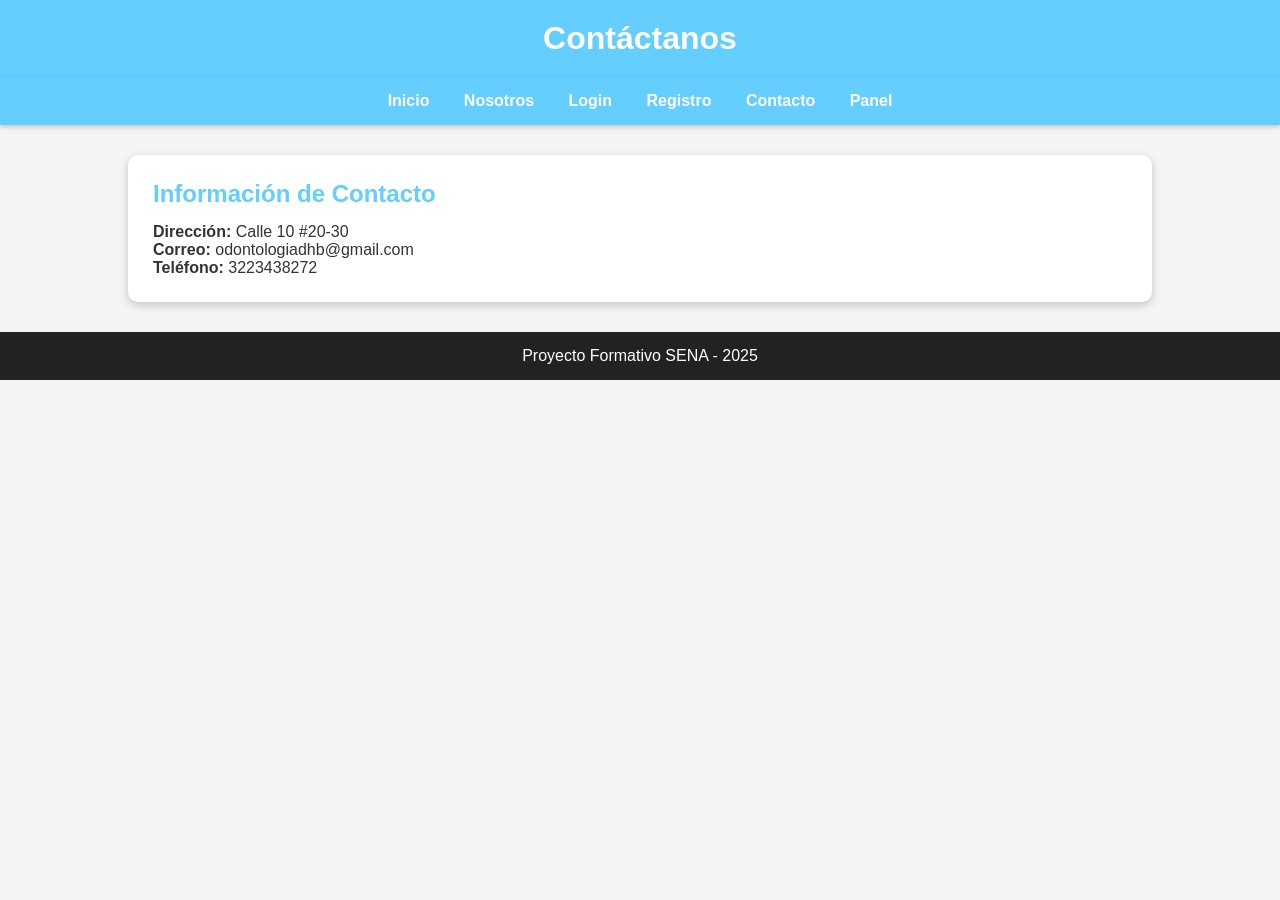
==== contacto.html @ c71f0831 "Add files via upload" ====
<!DOCTYPE html>
<html lang="es">

<head>
  <meta charset="UTF-8">
  <title>Contacto</title>
  <link rel="stylesheet" href="estilo.css">
</head>

<body>

  <header>
    <h1>Contáctanos</h1>
  </header>

  <nav id="main-nav">
    <a href="index.html">Inicio</a>
    <a href="nosotros.html">Nosotros</a>
    <a href="login.html">Login</a>
    <a href="registro.html">Registro</a>
    <a href="contacto.html">Contacto</a>
    <a href="panel.html">Panel</a>
  </nav>

  <div class="card-info">

    <h2>Información de Contacto</h2>

    <p><strong>Dirección:</strong> Calle 10 #20-30</p>

    <p><strong>Correo:</strong> odontologiadhb@gmail.com</p>

    <p><strong>Teléfono:</strong> 3223438272</p>

  </div>

  <footer id="footer-principal">
    <p>Proyecto Formativo SENA - 2025</p>
  </footer>

</body>

</html>
---- estilo.css ----
* {
    margin: 0;
    padding: 0;
    box-sizing: border-box;
    font-family: Arial, Helvetica, sans-serif;
}

body {
    background: #f4f4f4;
    color: #333;
}

header {
    background: #63ceff;
    color: white;
    padding: 20px;
    text-align: center;
}

nav {
    background: #63ceff;
    padding: 15px;
    text-align: center;
}

nav a {
    color: white;
    text-decoration: none;
    margin: 15px;
    font-weight: bold;
}

nav a:hover {
    color: #ffd369;
}

#main-nav {
    box-shadow: 0px 2px 5px rgba(0, 0, 0, 0.2);
}

#footer-principal {
    background: #222;
    color: white;
    text-align: center;
    padding: 15px;
    margin-top: 30px;
}

.seccion-hero {
    background: linear-gradient(to right, #63ceff, #928cff);
    color: white;
    padding: 60px;
    text-align: center;
}

.card-info {
    background: white;
    width: 80%;
    margin: 30px auto;
    padding: 25px;
    border-radius: 10px;
    box-shadow: 0px 3px 10px rgba(0, 0, 0, 0.2);
}

.card-info h2 {
    margin-bottom: 15px;
    color: #63ceff;
}

.btn-accion {
    background: #63ceff;
    color: white;
    border: none;
    padding: 12px 20px;
    border-radius: 5px;
    cursor: pointer;
    margin-top: 10px;
}

.btn-accion:hover {
    background: #63ceff;
}

.input-formulario {
    width: 100%;
    padding: 12px;
    margin: 10px 0;
    border: 1px solid #ccc;
    border-radius: 5px;
}

form {
    width: 60%;
    margin: auto;
    background: white;
    padding: 25px;
    border-radius: 10px;
    box-shadow: 0px 3px 10px rgba(0, 0, 0, 0.2);
}

.tabla-servicios {
    width: 80%;
    margin: 30px auto;
    border-collapse: collapse;
}

.tabla-servicios th,
.tabla-servicios td {
    border: 1px solid #ccc;
    padding: 15px;
    text-align: center;
}

.tabla-servicios th {
    background: #63ceff;
    color: white;
}
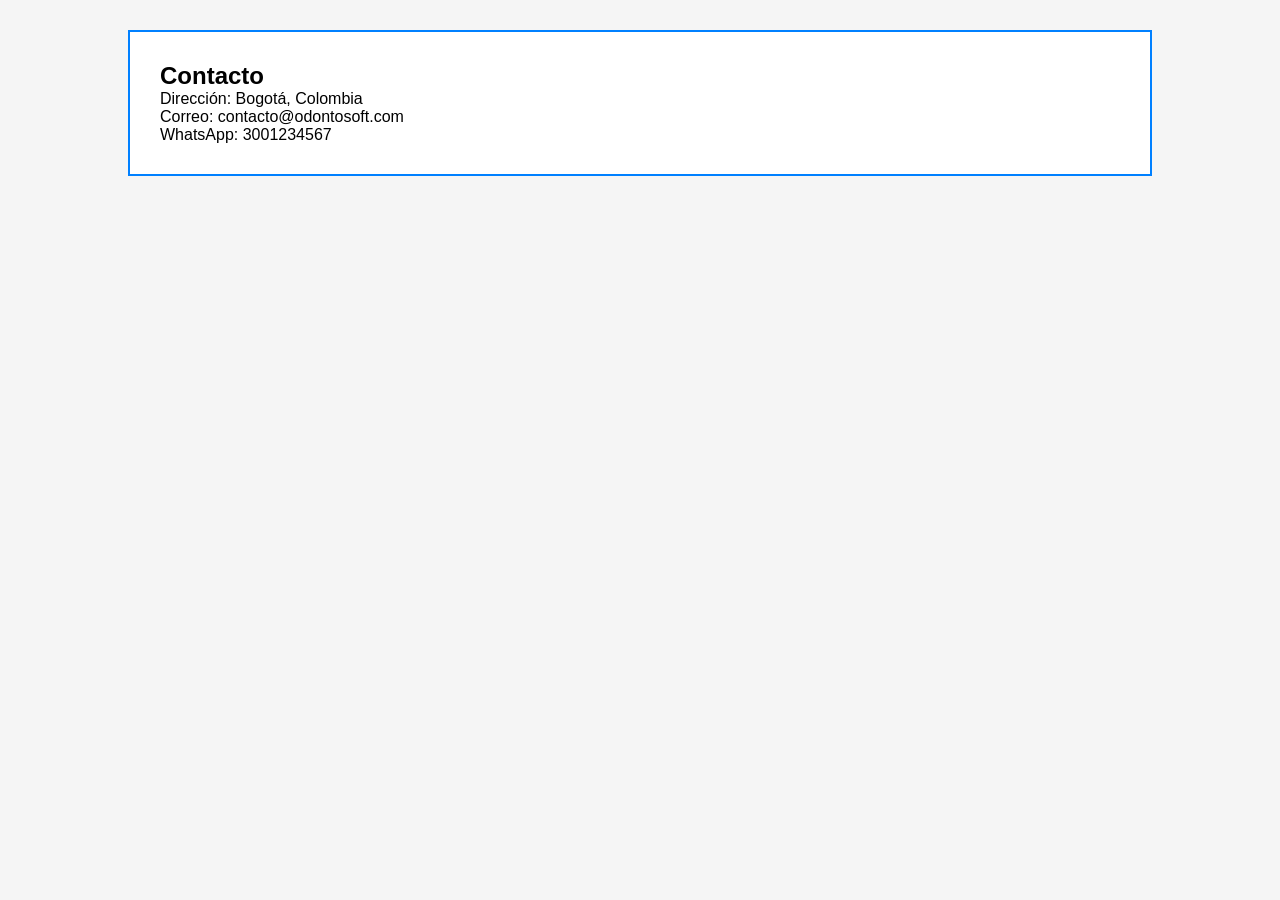
==== commit 953bf6d1: "Add files via upload" ====
--- a/contacto.html
+++ b/contacto.html
@@ -1,43 +1,19 @@
 <!DOCTYPE html>
 <html lang="es">
-
 <head>
-  <meta charset="UTF-8">
-  <title>Contacto</title>
-  <link rel="stylesheet" href="estilo.css">
+    <meta charset="UTF-8">
+    <title>Contacto</title>
+    <link rel="stylesheet" href="estilos.css">
 </head>
-
 <body>
 
-  <header>
-    <h1>Contáctanos</h1>
-  </header>
+<div class="contenedor">
+    <h2>Contacto</h2>
 
-  <nav id="main-nav">
-    <a href="index.html">Inicio</a>
-    <a href="nosotros.html">Nosotros</a>
-    <a href="login.html">Login</a>
-    <a href="registro.html">Registro</a>
-    <a href="contacto.html">Contacto</a>
-    <a href="panel.html">Panel</a>
-  </nav>
-
-  <div class="card-info">
-
-    <h2>Información de Contacto</h2>
-
-    <p><strong>Dirección:</strong> Calle 10 #20-30</p>
-
-    <p><strong>Correo:</strong> odontologiadhb@gmail.com</p>
-
-    <p><strong>Teléfono:</strong> 3223438272</p>
-
-  </div>
-
-  <footer id="footer-principal">
-    <p>Proyecto Formativo SENA - 2025</p>
-  </footer>
+    <p>Dirección: Bogotá, Colombia</p>
+    <p>Correo: contacto@odontosoft.com</p>
+    <p>WhatsApp: 3001234567</p>
+</div>
 
 </body>
-
 </html>
--- a/estilos.css
+++ b/estilos.css
@@ -0,0 +1,62 @@
+*{
+    box-sizing: border-box;
+    margin: 0;
+    padding: 0;
+    font-family: Arial;
+}
+
+body{
+    background-color: #f5f5f5;
+}
+
+.header{
+    background-color: #0080ff;
+    color: white;
+    padding: 40px;
+    text-align: center;
+}
+
+.contenedor{
+    width: 80%;
+    margin: 30px auto;
+    padding: 30px;
+    border: 2px solid #0080ff;
+    background-color: white;
+}
+
+.formulario{
+    width: 350px;
+    margin: 50px auto;
+    padding: 30px;
+    border: 2px solid #0080ff;
+    background-color: white;
+}
+
+.formulario input{
+    width: 100%;
+    padding: 10px;
+    margin-top: 15px;
+}
+
+.formulario button{
+    width: 100%;
+    padding: 10px;
+    margin-top: 15px;
+    background-color: #0080ff;
+    color: white;
+    border: none;
+}
+
+.panel{
+    display: flex;
+    gap: 20px;
+    padding: 40px;
+}
+
+.card{
+    width: 200px;
+    padding: 20px;
+    border: 2px solid #0080ff;
+    background-color: white;
+    text-align: center;
+}
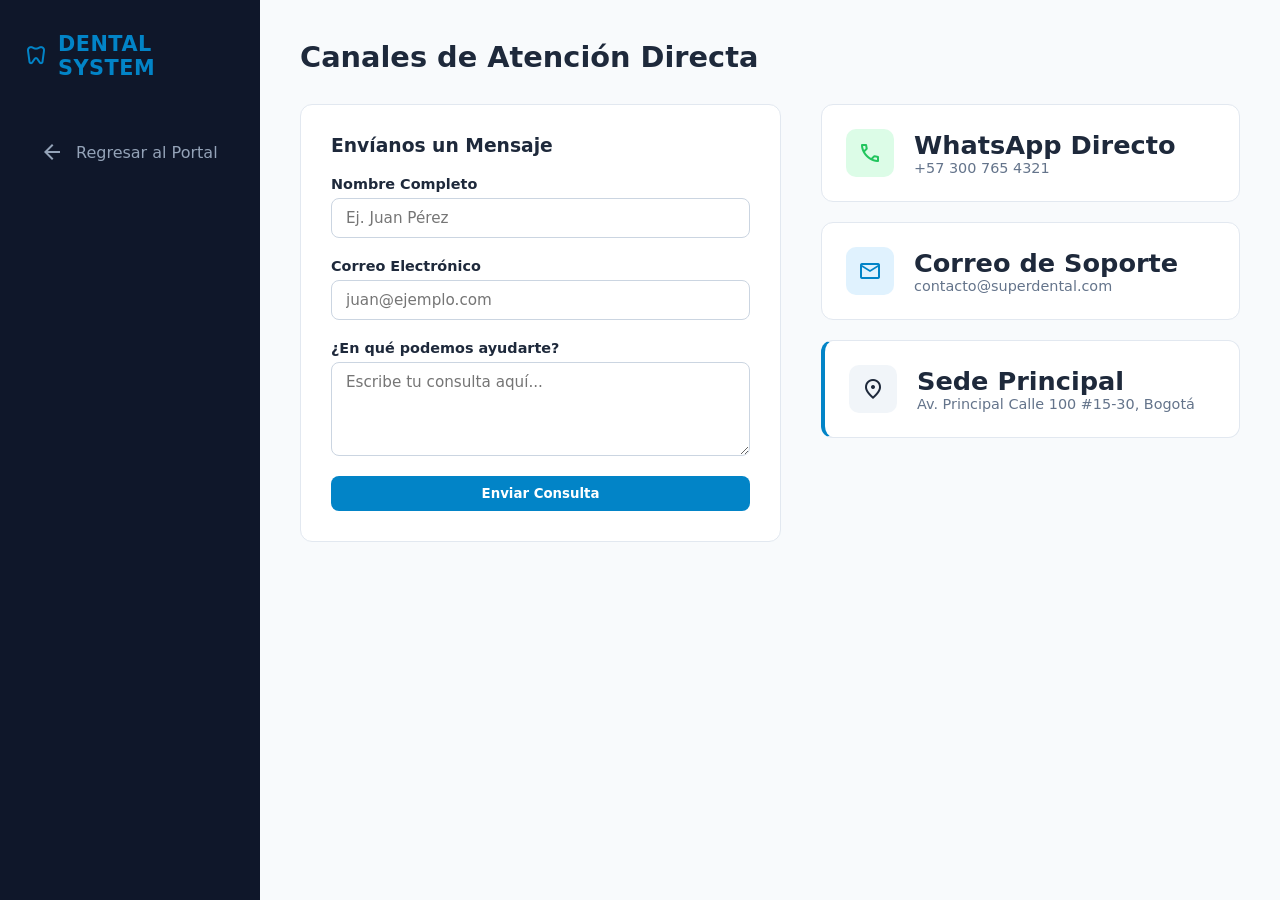
==== commit a1773c88: "Add files via upload" ====
--- a/contacto.html
+++ b/contacto.html
@@ -1,19 +1,78 @@
 <!DOCTYPE html>
 <html lang="es">
 <head>
-    <meta charset="UTF-8">
-    <title>Contacto</title>
-    <link rel="stylesheet" href="estilos.css">
+  <meta charset="UTF-8">
+  <meta name="viewport" content="width=device-width, initial-scale=1.0">
+  <title>Super Dental - Contacto</title>
+  <link rel="stylesheet" href="style.css">
+  <link rel="stylesheet" href="https://fonts.googleapis.com/css2?family=Material+Symbols+Outlined:opsz,wght,FILL,GRAD@24,400,0,0" />
 </head>
 <body>
 
-<div class="contenedor">
-    <h2>Contacto</h2>
+  <div class="dashboard-container">
+    <aside class="sidebar">
+      <div class="sidebar-brand">
+        <span class="material-symbols-outlined">dentistry</span>
+        <span>Dental System</span>
+      </div>
+      <nav class="sidebar-menu">
+        <a href="panel_cliente.html"><span class="material-symbols-outlined">arrow_back</span> Regresar al Portal</a>
+      </nav>
+    </aside>
 
-    <p>Dirección: Bogotá, Colombia</p>
-    <p>Correo: contacto@odontosoft.com</p>
-    <p>WhatsApp: 3001234567</p>
-</div>
+    <main class="main-content">
+      <header class="content-header">
+        <h2>Canales de Atención Directa</h2>
+      </header>
+
+      <div style="display: flex; gap: 40px; flex-wrap: wrap;">
+        
+        <div class="form-container" style="flex: 1; min-width: 320px;">
+          <h3 style="margin-bottom: 20px;">Envíanos un Mensaje</h3>
+          <form onsubmit="event.preventDefault(); alert('Mensaje enviado al área de atención.');">
+            <div class="form-group">
+              <label>Nombre Completo</label>
+              <input type="text" required placeholder="Ej. Juan Pérez">
+            </div>
+            <div class="form-group">
+              <label>Correo Electrónico</label>
+              <input type="email" required placeholder="juan@ejemplo.com">
+            </div>
+            <div class="form-group">
+              <label>¿En qué podemos ayudarte?</label>
+              <textarea rows="4" required placeholder="Escribe tu consulta aquí..."></textarea>
+            </div>
+            <button type="submit" class="btn-primary" style="width: 100%; justify-content: center;">Enviar Consulta</button>
+          </form>
+        </div>
+
+        <div style="flex: 1; min-width: 300px; display: flex; flex-direction: column; gap: 20px;">
+          <div class="metric-card">
+            <div class="metric-icon" style="background-color: #dcfce7; color: var(--success);"><span class="material-symbols-outlined">call</span></div>
+            <div class="metric-data">
+              <h3>WhatsApp Directo</h3>
+              <p>+57 300 765 4321</p>
+            </div>
+          </div>
+          <div class="metric-card">
+            <div class="metric-icon"><span class="material-symbols-outlined">mail</span></div>
+            <div class="metric-data">
+              <h3>Correo de Soporte</h3>
+              <p>contacto@superdental.com</p>
+            </div>
+          </div>
+          <div class="metric-card" style="border-left: 4px solid var(--primary-color);">
+            <div class="metric-icon" style="background-color: #f1f5f9; color: var(--text-main);"><span class="material-symbols-outlined">location_on</span></div>
+            <div class="metric-data">
+              <h3>Sede Principal</h3>
+              <p>Av. Principal Calle 100 #15-30, Bogotá</p>
+            </div>
+          </div>
+        </div>
+
+      </div>
+    </main>
+  </div>
 
 </body>
 </html>
--- a/style.css
+++ b/style.css
@@ -0,0 +1,268 @@
+* {
+  margin: 0;
+  padding: 0;
+  box-sizing: border-box;
+  font-family: 'Segoe UI', system-ui, sans-serif;
+}
+
+:root {
+  --primary-color: #0284c7;   
+  --primary-hover: #0369a1;
+  --bg-dark: #0f172a;         
+  --bg-light: #f8fafc;        
+  --text-main: #1e293b;
+  --text-muted: #64748b;
+  --success: #22c55e;
+  --warning: #eab308;
+  --danger: #ef4444;
+}
+
+body {
+  background-color: var(--bg-light);
+  color: var(--text-main);
+  min-height: 100vh;
+}
+
+.dashboard-container {
+  display: flex;
+  min-height: 100vh;
+}
+
+.sidebar {
+  width: 260px;
+  background-color: var(--bg-dark);
+  color: #ffffff;
+  padding: 2rem 1.5rem;
+  display: flex;
+  flex-direction: column;
+  position: fixed;
+  height: 100vh;
+  left: 0;
+  top: 0;
+  z-index: 100;
+}
+
+.sidebar-brand {
+  display: flex;
+  align-items: center;
+  gap: 10px;
+  font-size: 1.3rem;
+  font-weight: 800;
+  text-transform: uppercase;
+  letter-spacing: 0.5px;
+  margin-bottom: 3rem;
+  color: #ffffff;
+}
+
+.sidebar-brand span {
+  color: var(--primary-color);
+}
+
+.sidebar-menu {
+  display: flex;
+  flex-direction: column;
+  gap: 0.8rem;
+}
+
+.sidebar-menu a {
+  display: flex;
+  align-items: center;
+  gap: 12px;
+  color: #94a3b8;
+  text-decoration: none;
+  padding: 12px 16px;
+  border-radius: 8px;
+  font-weight: 500;
+  transition: all 0.2s ease;
+}
+
+.sidebar-menu a:hover, 
+.sidebar-menu a.active {
+  color: #ffffff;
+  background-color: rgba(255, 255, 255, 0.08);
+}
+
+.sidebar-menu a.active {
+  border-left: 4px solid var(--primary-color);
+  background-color: rgba(2, 132, 199, 0.15);
+}
+
+.main-content {
+  flex: 1;
+  margin-left: 260px; 
+  padding: 40px;
+}
+
+.content-header {
+  display: flex;
+  justify-content: space-between;
+  align-items: center;
+  margin-bottom: 30px;
+}
+
+.content-header h2 {
+  font-size: 1.8rem;
+  font-weight: 700;
+}
+
+.table-container {
+  background: #ffffff;
+  border-radius: 12px;
+  box-shadow: 0 4px 6px -1px rgba(0, 0, 0, 0.05), 0 2px 4px -1px rgba(0, 0, 0, 0.03);
+  overflow: hidden;
+  border: 1px solid #e2e8f0;
+}
+
+table {
+  width: 100%;
+  border-collapse: collapse;
+  text-align: left;
+}
+
+th {
+  background-color: #f1f5f9;
+  padding: 16px 20px;
+  font-size: 0.85rem;
+  font-weight: 700;
+  text-transform: uppercase;
+  letter-spacing: 0.5px;
+  color: var(--text-muted);
+  border-bottom: 1px solid #e2e8f0;
+}
+
+td {
+  padding: 16px 20px;
+  font-size: 0.95rem;
+  color: var(--text-main);
+  border-bottom: 1px solid #f1f5f9;
+}
+
+tr:last-child td {
+  border-bottom: none;
+}
+
+tr:hover td {
+  background-color: #f8fafc;
+}
+
+.badge {
+  padding: 4px 10px;
+  border-radius: 20px;
+  font-size: 0.75rem;
+  font-weight: 700;
+  display: inline-block;
+}
+
+.badge.blue { background-color: #e0f2fe; color: #0369a1; }
+.badge.green { background-color: #dcfce7; color: #15803d; }
+.badge.yellow { background-color: #fef9c3; color: #a16207; }
+.badge.red { background-color: #fee2e2; color: #b91c1c; }
+
+.btn-primary {
+  background-color: var(--primary-color);
+  color: #ffffff;
+  padding: 10px 20px;
+  border-radius: 8px;
+  border: none;
+  font-weight: 600;
+  cursor: pointer;
+  display: flex;
+  align-items: center;
+  gap: 8px;
+  transition: background-color 0.2s;
+}
+
+.btn-primary:hover {
+  background-color: var(--primary-hover);
+}
+
+.btn-icon {
+  background: none;
+  border: none;
+  color: var(--text-muted);
+  cursor: pointer;
+  padding: 4px;
+  border-radius: 4px;
+  transition: all 0.2s;
+}
+
+.btn-icon:hover {
+  color: var(--primary-color);
+  background-color: #f1f5f9;
+}
+
+
+.metrics-grid {
+  display: grid;
+  grid-template-columns: repeat(auto-fit, minmax(240px, 1fr));
+  gap: 24px;
+  margin-bottom: 35px;
+}
+
+.metric-card {
+  background: #ffffff;
+  padding: 24px;
+  border-radius: 12px;
+  border: 1px solid #e2e8f0;
+  display: flex;
+  align-items: center;
+  gap: 20px;
+}
+
+.metric-icon {
+  width: 48px;
+  height: 48px;
+  border-radius: 10px;
+  background-color: #e0f2fe;
+  color: var(--primary-color);
+  display: flex;
+  align-items: center;
+  justify-content: center;
+}
+
+.metric-data h3 {
+  font-size: 1.6rem;
+  font-weight: 700;
+}
+
+.metric-data p {
+  color: var(--text-muted);
+  font-size: 0.9rem;
+}
+
+.form-container {
+  background: #ffffff;
+  padding: 30px;
+  border-radius: 12px;
+  border: 1px solid #e2e8f0;
+  max-width: 600px;
+}
+
+.form-group {
+  margin-bottom: 20px;
+  display: flex;
+  flex-direction: column;
+  gap: 6px;
+}
+
+.form-group label {
+  font-size: 0.9rem;
+  font-weight: 600;
+  color: var(--text-main);
+}
+
+.form-group input, 
+.form-group textarea, 
+.form-group select {
+  padding: 10px 14px;
+  border: 1px solid #cbd5e1;
+  border-radius: 8px;
+  outline: none;
+  font-size: 0.95rem;
+}
+
+.form-group input:focus, 
+.form-group textarea:focus {
+  border-color: var(--primary-color);
+  box-shadow: 0 0 0 3px rgba(2, 132, 199, 0.15);
+}
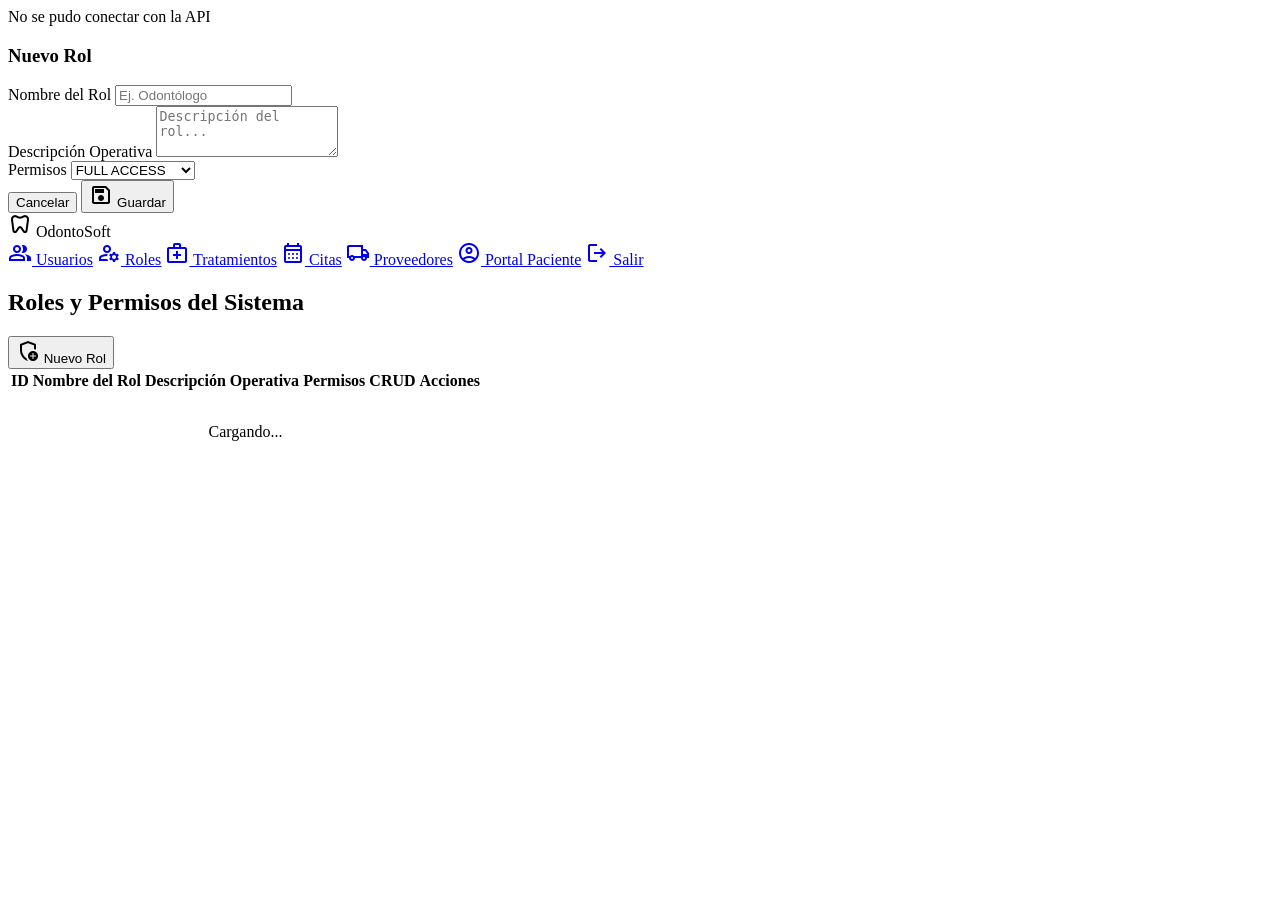
==== commit a4c6a019: "agrego el frontend al dia" ====
--- a/contacto.html
+++ b/contacto.html
@@ -1,78 +1,173 @@
-<!DOCTYPE html>
-<html lang="es">
-<head>
-  <meta charset="UTF-8">
-  <meta name="viewport" content="width=device-width, initial-scale=1.0">
-  <title>Super Dental - Contacto</title>
-  <link rel="stylesheet" href="style.css">
-  <link rel="stylesheet" href="https://fonts.googleapis.com/css2?family=Material+Symbols+Outlined:opsz,wght,FILL,GRAD@24,400,0,0" />
-</head>
-<body>
-
-  <div class="dashboard-container">
-    <aside class="sidebar">
-      <div class="sidebar-brand">
-        <span class="material-symbols-outlined">dentistry</span>
-        <span>Dental System</span>
-      </div>
-      <nav class="sidebar-menu">
-        <a href="panel_cliente.html"><span class="material-symbols-outlined">arrow_back</span> Regresar al Portal</a>
-      </nav>
-    </aside>
-
-    <main class="main-content">
-      <header class="content-header">
-        <h2>Canales de Atención Directa</h2>
-      </header>
-
-      <div style="display: flex; gap: 40px; flex-wrap: wrap;">
-        
-        <div class="form-container" style="flex: 1; min-width: 320px;">
-          <h3 style="margin-bottom: 20px;">Envíanos un Mensaje</h3>
-          <form onsubmit="event.preventDefault(); alert('Mensaje enviado al área de atención.');">
-            <div class="form-group">
-              <label>Nombre Completo</label>
-              <input type="text" required placeholder="Ej. Juan Pérez">
-            </div>
-            <div class="form-group">
-              <label>Correo Electrónico</label>
-              <input type="email" required placeholder="juan@ejemplo.com">
-            </div>
-            <div class="form-group">
-              <label>¿En qué podemos ayudarte?</label>
-              <textarea rows="4" required placeholder="Escribe tu consulta aquí..."></textarea>
-            </div>
-            <button type="submit" class="btn-primary" style="width: 100%; justify-content: center;">Enviar Consulta</button>
-          </form>
-        </div>
-
-        <div style="flex: 1; min-width: 300px; display: flex; flex-direction: column; gap: 20px;">
-          <div class="metric-card">
-            <div class="metric-icon" style="background-color: #dcfce7; color: var(--success);"><span class="material-symbols-outlined">call</span></div>
-            <div class="metric-data">
-              <h3>WhatsApp Directo</h3>
-              <p>+57 300 765 4321</p>
-            </div>
-          </div>
-          <div class="metric-card">
-            <div class="metric-icon"><span class="material-symbols-outlined">mail</span></div>
-            <div class="metric-data">
-              <h3>Correo de Soporte</h3>
-              <p>contacto@superdental.com</p>
-            </div>
-          </div>
-          <div class="metric-card" style="border-left: 4px solid var(--primary-color);">
-            <div class="metric-icon" style="background-color: #f1f5f9; color: var(--text-main);"><span class="material-symbols-outlined">location_on</span></div>
-            <div class="metric-data">
-              <h3>Sede Principal</h3>
-              <p>Av. Principal Calle 100 #15-30, Bogotá</p>
-            </div>
-          </div>
-        </div>
-
-      </div>
-    </main>
-  </div>
-
-</body>
-</html>+<!DOCTYPE html>
+<html lang="es">
+<head>
+  <meta charset="UTF-8">
+  <meta name="viewport" content="width=device-width, initial-scale=1.0">
+  <title>OdontoSoft - Roles</title>
+  <link rel="stylesheet" href="../css/style.css">
+  <link rel="stylesheet" href="https://fonts.googleapis.com/css2?family=Material+Symbols+Outlined:opsz,wght,FILL,GRAD@24,400,0,0"/>
+</head>
+<body>
+
+<div id="toast" class="toast"></div>
+
+<div id="modalRol" class="modal-overlay">
+  <div class="modal">
+    <h3 id="modalTitulo">Nuevo Rol</h3>
+    <input type="hidden" id="editId">
+    <div class="form-group">
+      <label>Nombre del Rol</label>
+      <input type="text" id="inNombre" placeholder="Ej. Odontólogo">
+    </div>
+    <div class="form-group">
+      <label>Descripción Operativa</label>
+      <textarea id="inDescripcion" rows="3" placeholder="Descripción del rol..."></textarea>
+    </div>
+    <div class="form-group">
+      <label>Permisos</label>
+      <select id="inPermisos">
+        <option value="FULL ACCESS">FULL ACCESS</option>
+        <option value="READ / UPDATE">READ / UPDATE</option>
+        <option value="READ ONLY">READ ONLY</option>
+      </select>
+    </div>
+    <div class="modal-footer">
+      <button class="btn-secondary" onclick="cerrarModal()">Cancelar</button>
+      <button class="btn-primary" onclick="guardarRol()">
+        <span class="material-symbols-outlined">save</span> Guardar
+      </button>
+    </div>
+  </div>
+</div>
+
+<div class="dashboard-container">
+  <aside class="sidebar">
+    <div class="sidebar-brand">
+      <span class="material-symbols-outlined">dentistry</span>
+      <span>OdontoSoft</span>
+    </div>
+    <nav class="sidebar-menu">
+      <a href="panel.html"><span class="material-symbols-outlined">group</span> Usuarios</a>
+      <a href="roles.html" class="active"><span class="material-symbols-outlined">manage_accounts</span> Roles</a>
+      <a href="tratamientos.html"><span class="material-symbols-outlined">medical_services</span> Tratamientos</a>
+      <a href="citas.html"><span class="material-symbols-outlined">calendar_month</span> Citas</a>
+      <a href="proveedores.html"><span class="material-symbols-outlined">local_shipping</span> Proveedores</a>
+      <a href="panel_cliente.html"><span class="material-symbols-outlined">account_circle</span> Portal Paciente</a>
+      <a href="login.html"><span class="material-symbols-outlined">logout</span> Salir</a>
+    </nav>
+  </aside>
+
+  <main class="main-content">
+    <header class="content-header">
+      <h2>Roles y Permisos del Sistema</h2>
+      <button class="btn-primary" onclick="abrirModal()">
+        <span class="material-symbols-outlined">add_moderator</span> Nuevo Rol
+      </button>
+    </header>
+
+    <section class="table-container">
+      <table>
+        <thead>
+          <tr>
+            <th>ID</th>
+            <th>Nombre del Rol</th>
+            <th>Descripción Operativa</th>
+            <th>Permisos CRUD</th>
+            <th>Acciones</th>
+          </tr>
+        </thead>
+        <tbody id="tablaRoles">
+          <tr><td colspan="5" style="text-align:center;padding:30px;color:var(--text-muted)">Cargando...</td></tr>
+        </tbody>
+      </table>
+    </section>
+  </main>
+</div>
+
+<script>
+  const API = "http://127.0.0.1:8000";
+  const coloresPermisos = { "FULL ACCESS": "red", "READ / UPDATE": "blue", "READ ONLY": "green" };
+
+  function toast(msg, tipo = "success") {
+    const t = document.getElementById("toast");
+    t.textContent = msg; t.className = `toast show ${tipo}`;
+    setTimeout(() => t.classList.remove("show"), 3000);
+  }
+
+  async function api(method, path, body = null) {
+    const res = await fetch(`${API}${path}`, {
+      method, headers: { "Content-Type": "application/json" },
+      body: body ? JSON.stringify(body) : null
+    });
+    if (!res.ok) { const e = await res.json(); throw new Error(e.detail || "Error"); }
+    return res.json();
+  }
+
+  async function cargarRoles() {
+    try {
+      const roles = await api("GET", "/roles");
+      const tbody = document.getElementById("tablaRoles");
+      if (!roles.length) {
+        tbody.innerHTML = `<tr><td colspan="5" style="text-align:center;padding:30px;color:var(--text-muted)">Sin roles. Crea el primero.</td></tr>`;
+        return;
+      }
+      tbody.innerHTML = roles.map(r => `
+        <tr>
+          <td>${r.id}</td>
+          <td><strong>${r.nombre}</strong></td>
+          <td>${r.descripcion || '—'}</td>
+          <td><span class="badge ${coloresPermisos[r.permisos] || 'blue'}">${r.permisos || '—'}</span></td>
+          <td>
+            <button class="btn-icon" onclick="editarRol(${r.id})"><span class="material-symbols-outlined">edit</span></button>
+            <button class="btn-danger" onclick="eliminarRol(${r.id})"><span class="material-symbols-outlined">delete</span></button>
+          </td>
+        </tr>
+      `).join("");
+    } catch { toast("No se pudo conectar con la API", "error"); }
+  }
+
+  function abrirModal() {
+    document.getElementById("editId").value = "";
+    document.getElementById("modalTitulo").textContent = "Nuevo Rol";
+    document.getElementById("inNombre").value = "";
+    document.getElementById("inDescripcion").value = "";
+    document.getElementById("inPermisos").value = "READ ONLY";
+    document.getElementById("modalRol").classList.add("open");
+  }
+
+  function cerrarModal() { document.getElementById("modalRol").classList.remove("open"); }
+
+  async function editarRol(id) {
+    const r = await api("GET", `/roles/${id}`);
+    document.getElementById("editId").value = r.id;
+    document.getElementById("modalTitulo").textContent = "Editar Rol";
+    document.getElementById("inNombre").value = r.nombre;
+    document.getElementById("inDescripcion").value = r.descripcion || "";
+    document.getElementById("inPermisos").value = r.permisos || "READ ONLY";
+    document.getElementById("modalRol").classList.add("open");
+  }
+
+  async function guardarRol() {
+    const id = document.getElementById("editId").value;
+    const data = {
+      nombre: document.getElementById("inNombre").value,
+      descripcion: document.getElementById("inDescripcion").value,
+      permisos: document.getElementById("inPermisos").value
+    };
+    try {
+      if (id) { await api("PUT", `/roles/${id}`, data); toast("Rol actualizado"); }
+      else    { await api("POST", "/roles", data);     toast("Rol creado"); }
+      cerrarModal(); cargarRoles();
+    } catch(e) { toast(e.message, "error"); }
+  }
+
+  async function eliminarRol(id) {
+    if (!confirm("¿Eliminar este rol?")) return;
+    try { await api("DELETE", `/roles/${id}`); toast("Rol eliminado"); cargarRoles(); }
+    catch(e) { toast(e.message, "error"); }
+  }
+
+  cargarRoles();
+</script>
+</body>
+</html>
